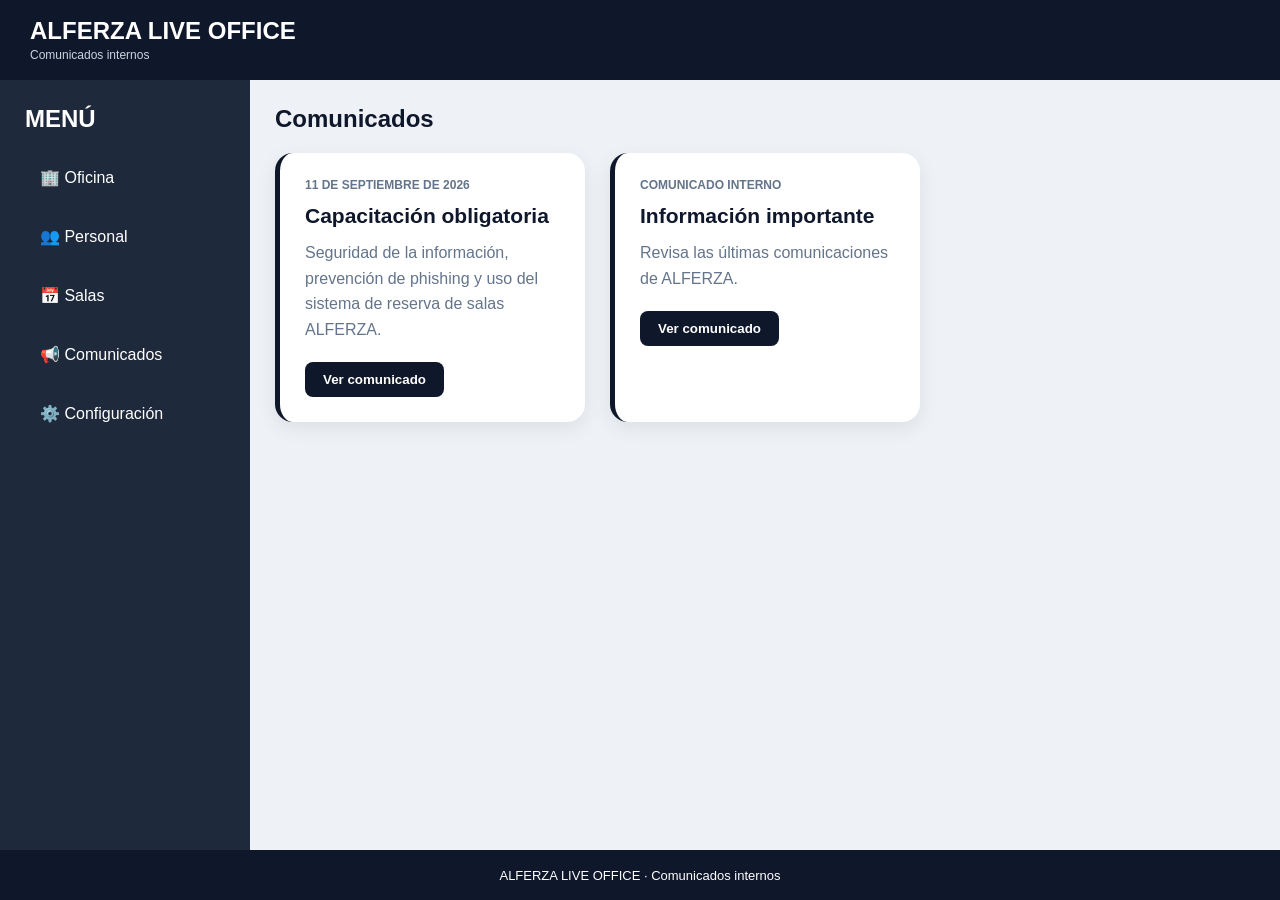
==== comunicados.html @ 29678af0 "añado la ventana comunicados" ====
<!DOCTYPE html>

<html lang="es">

<head>

    <meta charset="UTF-8">

    <meta name="viewport" content="width=device-width, initial-scale=1.0">

    <title>Comunicados | ALFERZA LIVE OFFICE</title>

    <link rel="stylesheet" href="styles.css">
    <link rel="stylesheet" href="comunicados.css">

</head>

<body>

    <!-- BARRA SUPERIOR -->

    <header class="topbar">

        <div class="logo">

            <h1>ALFERZA LIVE OFFICE</h1>

            <span>
                Comunicados internos
            </span>

        </div>

    </header>


    <!-- CONTENIDO -->

    <div class="container">

        <!-- MENÚ -->

        <aside class="sidebar">

            <h2>MENÚ</h2>

            <ul>

                <li onclick="window.location.href='index.html'">
                    🏢 Oficina
                </li>

                <li>
                    👥 Personal
                </li>

                <li>
                    📅 Salas
                </li>

                <li class="active">
                    📢 Comunicados
                </li>

                <li>
                    ⚙️ Configuración
                </li>

            </ul>

        </aside>


        <!-- CONTENIDO PRINCIPAL -->

        <main class="content">

            <h2 class="section-title">
                Comunicados
            </h2>

            <div class="comunicados-grid">

                <article class="comunicado-card">

                    <span class="comunicado-fecha">
                        11 de septiembre de 2026
                    </span>

                    <h3>
                        Capacitación obligatoria
                    </h3>

                    <p>
                        Seguridad de la información, prevención
                        de phishing y uso del sistema de reserva
                        de salas ALFERZA.
                    </p>

                    <button>
                        Ver comunicado
                    </button>

                </article>


                <article class="comunicado-card">

                    <span class="comunicado-fecha">
                        Comunicado interno
                    </span>

                    <h3>
                        Información importante
                    </h3>

                    <p>
                        Revisa las últimas comunicaciones
                        de ALFERZA.
                    </p>

                    <button>
                        Ver comunicado
                    </button>

                </article>

            </div>

        </main>

    </div>


    <!-- FOOTER -->

    <footer>
        ALFERZA LIVE OFFICE · Comunicados internos
    </footer>

</body>

</html>
---- styles.css ----
*{
    margin:0;
    padding:0;
    box-sizing:border-box;
    font-family:'Segoe UI',sans-serif;
}

body{
    background:#eef2f7;
    min-height:100vh;
}

/* HEADER */

.topbar{

    height:80px;

    background:#0f172a;

    color:white;

    display:flex;

    justify-content:space-between;

    align-items:center;

    padding:0 30px;
}

.logo h1{
    font-size:24px;
}

.logo span{
    font-size:12px;
    color:#cbd5e1;
}

.search-container input{

    width:320px;

    padding:12px;

    border:none;

    border-radius:10px;

    outline:none;
}

/* LAYOUT */

.container{

    display:flex;

    min-height:calc(100vh - 130px);
}

/* SIDEBAR */

.sidebar{

    width:250px;

    background:#1e293b;

    color:white;

    padding:25px;
}

.sidebar h2{
    margin-bottom:20px;
}

.sidebar ul{
    list-style:none;
}

.sidebar li{

    padding:15px;

    margin-bottom:10px;

    border-radius:10px;

    cursor:pointer;
}

.sidebar li:hover{
    background:#334155;
}

/* MAIN */

.content{

    flex:1;

    padding:25px;
}

/* STATS */

.stats{
    display:flex;
    justify-content:space-between;
    gap:20px;
    margin-bottom:25px;
}

.stat{
    flex:1;
    padding:30px;
    border-radius:15px;
    color:white;
    text-align:center;
    font-weight:bold;
    box-shadow:0 5px 15px rgba(0,0,0,.15);
}

.stat span{

    display:block;

    font-size:28px;

    margin-bottom:5px;
}

.green{
    background:#22c55e;
}

.red{
    background:#ef4444;
}

.yellow{
    background:#f59e0b;
}

.gray{
    background:#64748b;
}

/* TITULO */

.section-title{

    margin-bottom:20px;

    color:#0f172a;
}

/* GRID */

#officeGrid{

    display:grid;

    grid-template-columns:repeat(auto-fill,minmax(250px,1fr));

    gap:20px;
}

/* CARD */

.card{

    background:white;

    border-radius:18px;

    padding:20px;

    box-shadow:0 6px 20px rgba(0,0,0,.08);

    transition:.2s;
}

.card:hover{

    transform:translateY(-5px);

    box-shadow:0 10px 25px rgba(0,0,0,.15);
}

.card h3{

    margin-bottom:10px;

    color:#0f172a;
}

.card p{

    color:#64748b;

    word-break:break-word;
}

.status{

    margin-top:15px;

    display:inline-block;

    padding:8px 14px;

    border-radius:30px;

    color:white;

    font-size:13px;

    font-weight:600;
}

.disponible{
    background:#22c55e;
}

.ocupado{
    background:#ef4444;
}

.ausente{
    background:#f59e0b;
}

.offline{
    background:#64748b;
}

/* FOOTER */

footer{

    height:50px;

    background:#0f172a;

    color:white;

    display:flex;

    justify-content:center;

    align-items:center;

    font-size:13px;
}
/* ========== PANTALLA DE CARGA ========== */

.loading-overlay{

    position:fixed;

    inset:0;

    background:rgba(238,242,247,0.97);

    display:flex;

    flex-direction:column;

    align-items:center;

    justify-content:center;

    gap:18px;

    z-index:9999;

    transition:opacity .3s ease;
}

.loading-overlay.oculto{

    opacity:0;

    pointer-events:none;
}

.gear-spinner{

    font-size:56px;

    animation:girar 1.4s linear infinite;
}

@keyframes girar{

    from{
        transform:rotate(0deg);
    }

    to{
        transform:rotate(360deg);
    }
}

.loading-overlay p{

    font-size:15px;

    font-weight:600;

    color:#0f172a;

    letter-spacing:.3px;
}
---- comunicados.css ----
.comunicados-grid{

    display:grid;

    grid-template-columns:
        repeat(auto-fill,minmax(300px,1fr));

    gap:25px;

}


.comunicado-card{

    background:white;

    border-radius:18px;

    padding:25px;

    box-shadow:
        0 6px 20px rgba(0,0,0,.08);

    transition:.25s;

    border-left:5px solid #0f172a;

}


.comunicado-card:hover{

    transform:translateY(-5px);

    box-shadow:
        0 12px 30px rgba(0,0,0,.12);

}


.comunicado-fecha{

    display:block;

    margin-bottom:12px;

    font-size:12px;

    font-weight:600;

    color:#64748b;

    text-transform:uppercase;

}


.comunicado-card h3{

    margin-bottom:12px;

    color:#0f172a;

    font-size:21px;

}


.comunicado-card p{

    color:#64748b;

    line-height:1.6;

    margin-bottom:20px;

}


.comunicado-card button{

    border:none;

    background:#0f172a;

    color:white;

    padding:10px 18px;

    border-radius:8px;

    cursor:pointer;

    font-weight:600;

    transition:.2s;

}


.comunicado-card button:hover{

    background:#1e293b;

}
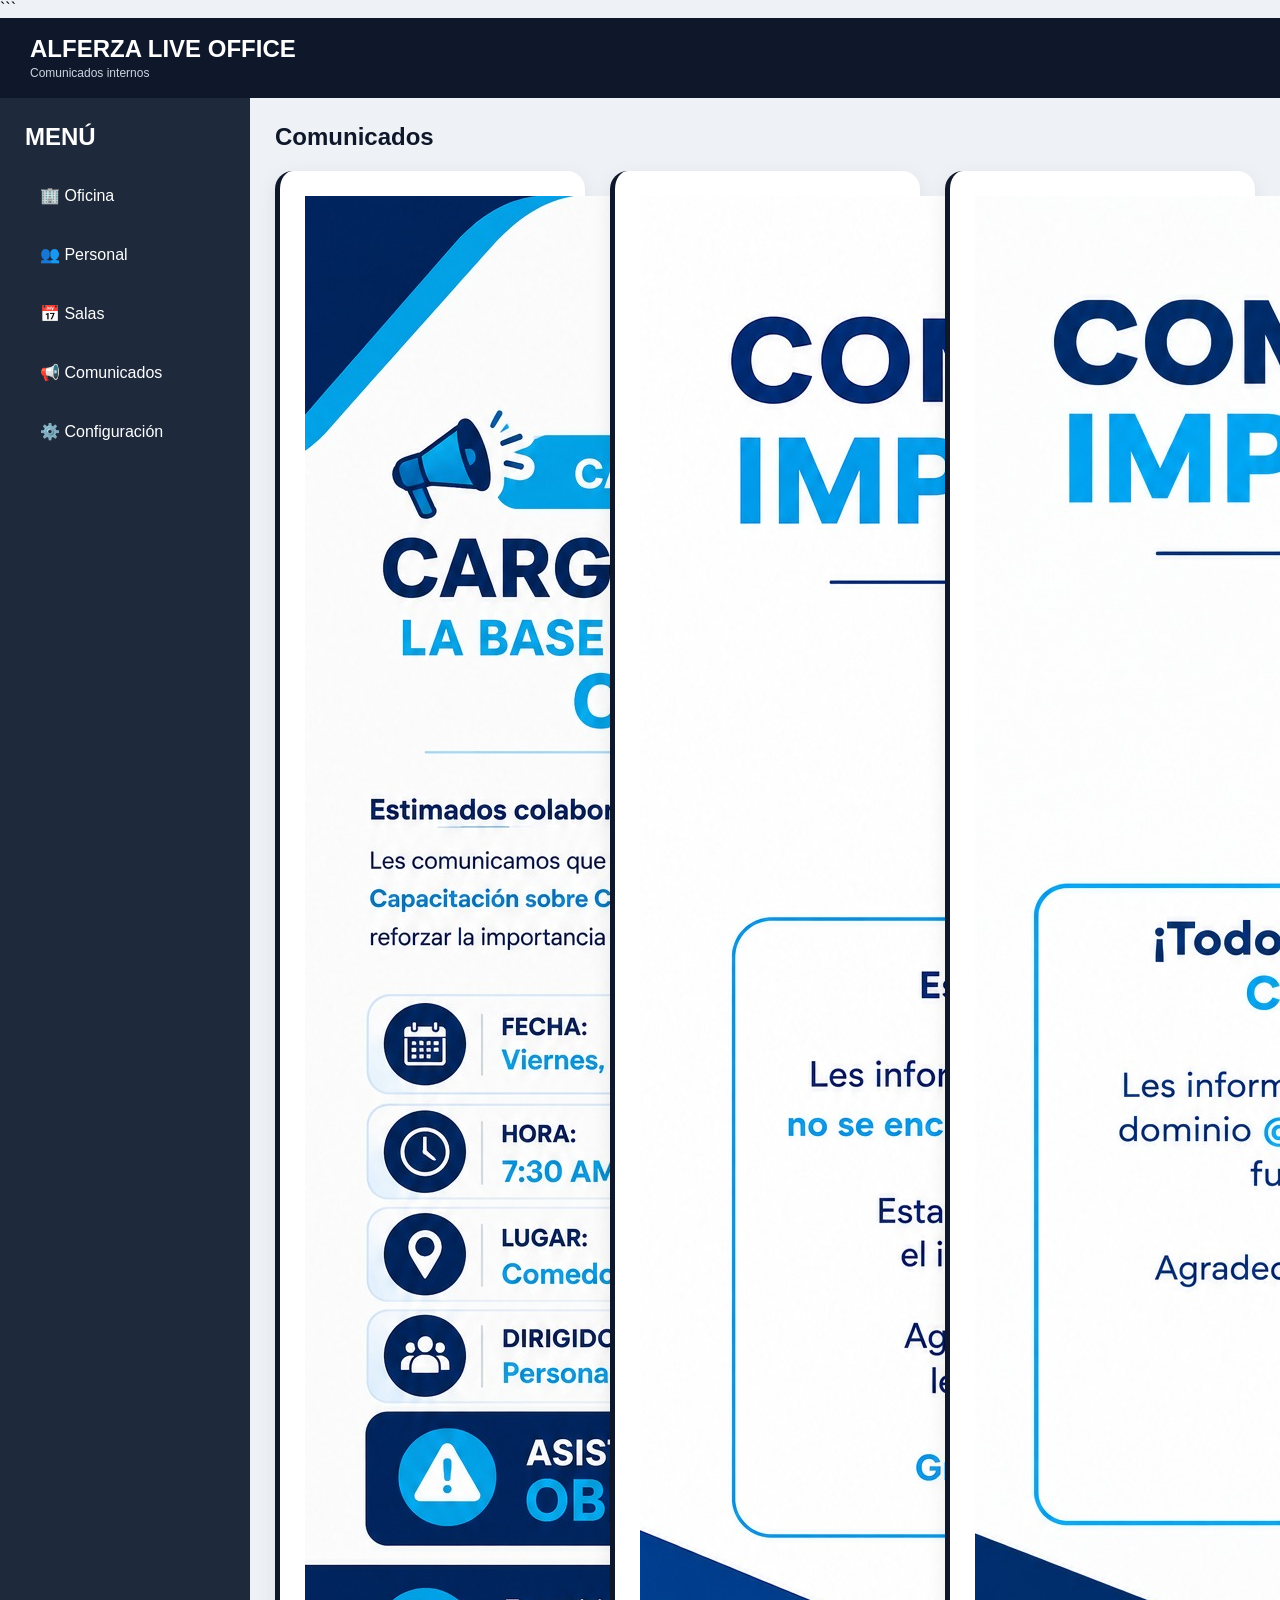
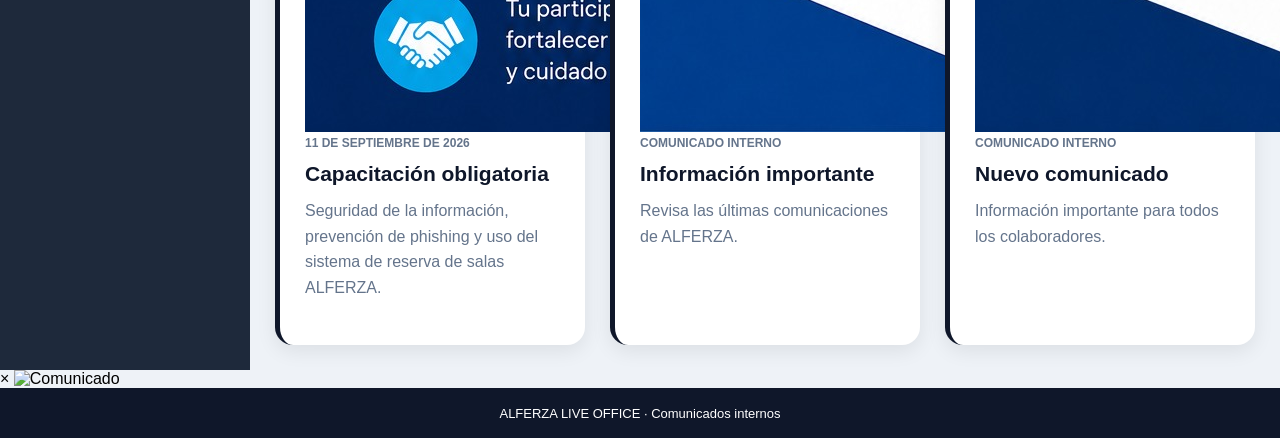
==== commit 5c85b16a: "añado la ventana comunicados" ====
--- a/comunicados.html
+++ b/comunicados.html
@@ -4,92 +4,128 @@
 
 <head>
 
-    <meta charset="UTF-8">
-
-    <meta name="viewport" content="width=device-width, initial-scale=1.0">
-
-    <title>Comunicados | ALFERZA LIVE OFFICE</title>
-
-    <link rel="stylesheet" href="styles.css">
-    <link rel="stylesheet" href="comunicados.css">
+<meta charset="UTF-8">
+
+<meta name="viewport" content="width=device-width, initial-scale=1.0">
+
+<title>Comunicados | ALFERZA LIVE OFFICE</title>
+
+<!-- Estilos generales -->
+<link rel="stylesheet" href="styles.css">
+
+<!-- Estilos de comunicados -->
+<link rel="stylesheet" href="comunicados.css">
+```
 
 </head>
 
 <body>
 
-    <!-- BARRA SUPERIOR -->
-
-    <header class="topbar">
-
-        <div class="logo">
-
-            <h1>ALFERZA LIVE OFFICE</h1>
-
-            <span>
-                Comunicados internos
-            </span>
-
-        </div>
-
-    </header>
-
-
+<!-- ============================= -->
+<!-- BARRA SUPERIOR -->
+<!-- ============================= -->
+
+<header class="topbar">
+
+    <div class="logo">
+
+        <h1>ALFERZA LIVE OFFICE</h1>
+
+        <span>
+            Comunicados internos
+        </span>
+
+    </div>
+
+</header>
+
+
+
+<!-- ============================= -->
+<!-- CONTENIDO PRINCIPAL -->
+<!-- ============================= -->
+
+<div class="container">
+
+
+    <!-- ============================= -->
+    <!-- MENÚ LATERAL -->
+    <!-- ============================= -->
+
+    <aside class="sidebar">
+
+        <h2>MENÚ</h2>
+
+        <ul>
+
+            <li onclick="window.location.href='index.html'">
+                🏢 Oficina
+            </li>
+
+            <li>
+                👥 Personal
+            </li>
+
+            <li>
+                📅 Salas
+            </li>
+
+            <li class="active">
+                📢 Comunicados
+            </li>
+
+            <li>
+                ⚙️ Configuración
+            </li>
+
+        </ul>
+
+    </aside>
+
+
+
+    <!-- ============================= -->
     <!-- CONTENIDO -->
-
-    <div class="container">
-
-        <!-- MENÚ -->
-
-        <aside class="sidebar">
-
-            <h2>MENÚ</h2>
-
-            <ul>
-
-                <li onclick="window.location.href='index.html'">
-                    🏢 Oficina
-                </li>
-
-                <li>
-                    👥 Personal
-                </li>
-
-                <li>
-                    📅 Salas
-                </li>
-
-                <li class="active">
-                    📢 Comunicados
-                </li>
-
-                <li>
-                    ⚙️ Configuración
-                </li>
-
-            </ul>
-
-        </aside>
-
-
-        <!-- CONTENIDO PRINCIPAL -->
-
-        <main class="content">
-
-            <h2 class="section-title">
-                Comunicados
-            </h2>
-
-            <div class="comunicados-grid">
-
-                <article class="comunicado-card">
+    <!-- ============================= -->
+
+    <main class="content">
+
+
+        <h2 class="section-title">
+            Comunicados
+        </h2>
+
+
+        <div class="comunicados-grid">
+
+
+            <!-- ============================= -->
+            <!-- COMUNICADO 1 -->
+            <!-- ============================= -->
+
+            <article class="comunicado-card">
+
+
+                <img
+                    src="comunicados/comunicado1.jpeg"
+                    alt="Capacitación obligatoria sobre seguridad de la información"
+                    class="comunicado-imagen"
+                    onclick="abrirComunicado(this.src)"
+                >
+
+
+                <div class="comunicado-info">
+
 
                     <span class="comunicado-fecha">
                         11 de septiembre de 2026
                     </span>
 
+
                     <h3>
                         Capacitación obligatoria
                     </h3>
+
 
                     <p>
                         Seguridad de la información, prevención
@@ -97,47 +133,202 @@
                         de salas ALFERZA.
                     </p>
 
-                    <button>
-                        Ver comunicado
-                    </button>
-
-                </article>
-
-
-                <article class="comunicado-card">
+
+                </div>
+
+
+            </article>
+
+
+
+            <!-- ============================= -->
+            <!-- COMUNICADO 2 -->
+            <!-- ============================= -->
+
+            <article class="comunicado-card">
+
+
+                <img
+                    src="comunicados/comunicado2.jpeg"
+                    alt="Comunicado interno ALFERZA"
+                    class="comunicado-imagen"
+                    onclick="abrirComunicado(this.src)"
+                >
+
+
+                <div class="comunicado-info">
+
 
                     <span class="comunicado-fecha">
                         Comunicado interno
                     </span>
 
+
                     <h3>
                         Información importante
                     </h3>
+
 
                     <p>
                         Revisa las últimas comunicaciones
                         de ALFERZA.
                     </p>
 
-                    <button>
-                        Ver comunicado
-                    </button>
-
-                </article>
-
-            </div>
-
-        </main>
-
-    </div>
-
-
-    <!-- FOOTER -->
-
-    <footer>
-        ALFERZA LIVE OFFICE · Comunicados internos
-    </footer>
+
+                </div>
+
+
+            </article>
+
+
+
+            <!-- ============================= -->
+            <!-- COMUNICADO 3 -->
+            <!-- ============================= -->
+
+            <article class="comunicado-card">
+
+
+                <img
+                    src="comunicados/comunicado3.jpeg"
+                    alt="Comunicado ALFERZA"
+                    class="comunicado-imagen"
+                    onclick="abrirComunicado(this.src)"
+                >
+
+
+                <div class="comunicado-info">
+
+
+                    <span class="comunicado-fecha">
+                        Comunicado interno
+                    </span>
+
+
+                    <h3>
+                        Nuevo comunicado
+                    </h3>
+
+
+                    <p>
+                        Información importante para
+                        todos los colaboradores.
+                    </p>
+
+
+                </div>
+
+
+            </article>
+
+
+        </div>
+
+
+    </main>
+
+
+</div>
+
+
+
+<!-- ============================= -->
+<!-- VISOR DE IMAGEN -->
+<!-- ============================= -->
+
+<div
+    id="visorComunicado"
+    class="visor"
+    onclick="cerrarComunicado()"
+>
+
+
+    <span
+        class="visor-cerrar"
+        onclick="cerrarComunicado()"
+    >
+        &times;
+    </span>
+
+
+    <img
+        id="imagenGrande"
+        src=""
+        alt="Comunicado"
+        onclick="event.stopPropagation()"
+    >
+
+
+</div>
+
+
+
+<!-- ============================= -->
+<!-- PIE DE PÁGINA -->
+<!-- ============================= -->
+
+<footer>
+
+    ALFERZA LIVE OFFICE · Comunicados internos
+
+</footer>
+
+
+
+<!-- ============================= -->
+<!-- JAVASCRIPT -->
+<!-- ============================= -->
+
+<script>
+
+    function abrirComunicado(imagen) {
+
+        const visor =
+            document.getElementById("visorComunicado");
+
+        const imagenGrande =
+            document.getElementById("imagenGrande");
+
+
+        imagenGrande.src = imagen;
+
+        visor.classList.add("mostrar");
+
+        document.body.style.overflow = "hidden";
+
+    }
+
+
+
+    function cerrarComunicado() {
+
+        const visor =
+            document.getElementById("visorComunicado");
+
+
+        visor.classList.remove("mostrar");
+
+        document.body.style.overflow = "";
+
+    }
+
+
+
+    /* Cerrar con la tecla ESC */
+
+    document.addEventListener("keydown", function(event) {
+
+        if (event.key === "Escape") {
+
+            cerrarComunicado();
+
+        }
+
+    });
+
+</script>
+
 
 </body>
 
-</html>+</html>
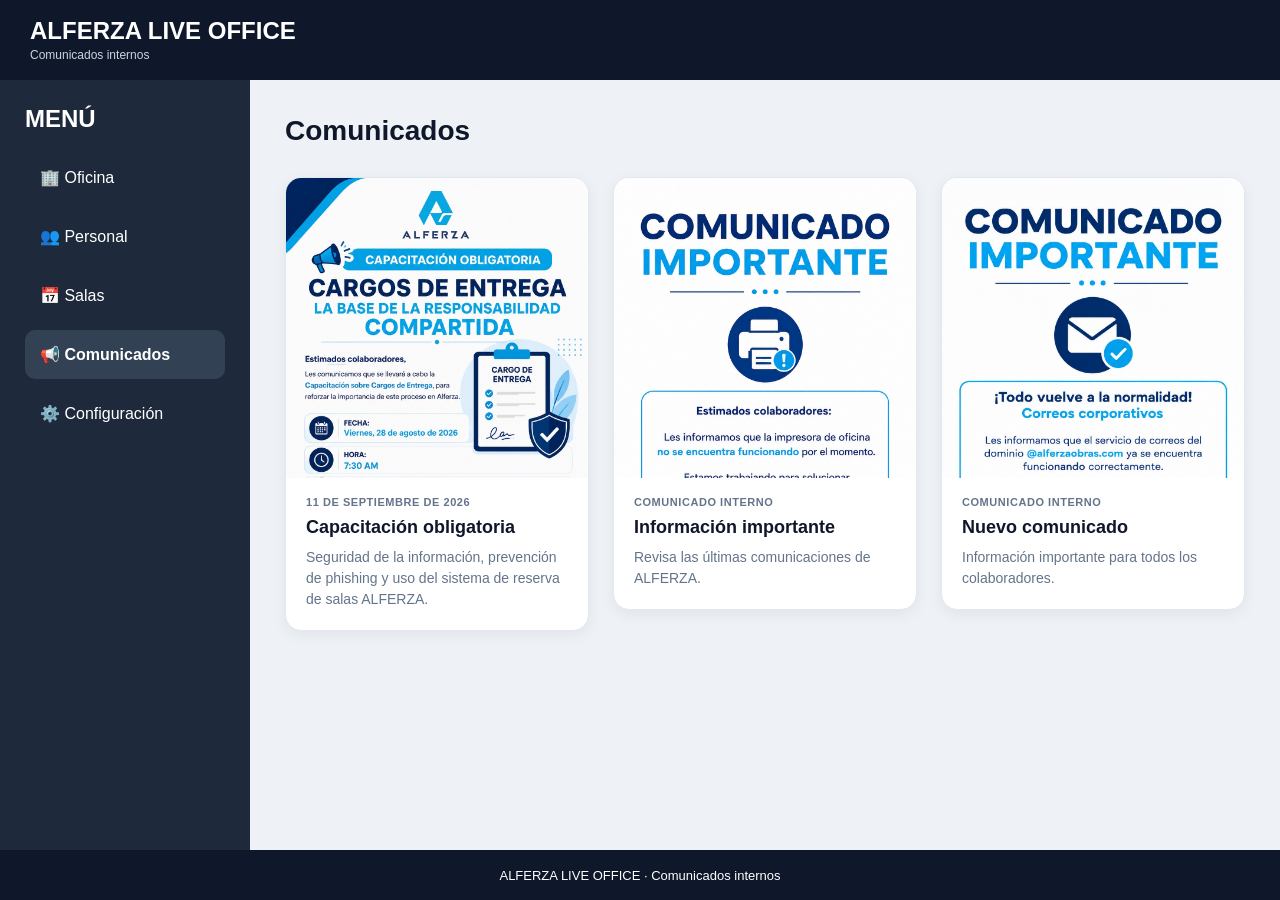
==== commit c6ea845b: "añado la ventana comunicados" ====
--- a/comunicados.html
+++ b/comunicados.html
@@ -15,7 +15,7 @@
 
 <!-- Estilos de comunicados -->
 <link rel="stylesheet" href="comunicados.css">
-```
+
 
 </head>
 
--- a/comunicados.css
+++ b/comunicados.css
@@ -1,105 +1,147 @@
-.comunicados-grid{
-
-    display:grid;
-
-    grid-template-columns:
-        repeat(auto-fill,minmax(300px,1fr));
-
-    gap:25px;
-
+.content {
+    padding: 35px;
 }
 
-
-.comunicado-card{
-
-    background:white;
-
-    border-radius:18px;
-
-    padding:25px;
-
-    box-shadow:
-        0 6px 20px rgba(0,0,0,.08);
-
-    transition:.25s;
-
-    border-left:5px solid #0f172a;
-
+.section-title {
+    font-size: 28px;
+    margin-bottom: 30px;
+    color: #0f172a;
 }
 
-
-.comunicado-card:hover{
-
-    transform:translateY(-5px);
-
-    box-shadow:
-        0 12px 30px rgba(0,0,0,.12);
-
+.comunicados-grid {
+    display: grid;
+    grid-template-columns: repeat(3, minmax(0, 1fr));
+    gap: 24px;
+    align-items: start;
 }
 
-
-.comunicado-fecha{
-
-    display:block;
-
-    margin-bottom:12px;
-
-    font-size:12px;
-
-    font-weight:600;
-
-    color:#64748b;
-
-    text-transform:uppercase;
-
+.comunicado-card {
+    background: #ffffff;
+    border-radius: 16px;
+    overflow: hidden;
+    border: 1px solid #e2e8f0;
+    box-shadow: 0 4px 15px rgba(15, 23, 42, 0.06);
+    transition:
+        transform 0.25s ease,
+        box-shadow 0.25s ease;
 }
 
-
-.comunicado-card h3{
-
-    margin-bottom:12px;
-
-    color:#0f172a;
-
-    font-size:21px;
-
+.comunicado-card:hover {
+    transform: translateY(-5px);
+    box-shadow: 0 12px 30px rgba(15, 23, 42, 0.12);
 }
 
-
-.comunicado-card p{
-
-    color:#64748b;
-
-    line-height:1.6;
-
-    margin-bottom:20px;
-
+.comunicado-imagen {
+    width: 100%;
+    height: 300px;
+    display: block;
+    object-fit: cover;
+    object-position: top;
+    cursor: pointer;
+    transition: transform 0.3s ease;
 }
 
-
-.comunicado-card button{
-
-    border:none;
-
-    background:#0f172a;
-
-    color:white;
-
-    padding:10px 18px;
-
-    border-radius:8px;
-
-    cursor:pointer;
-
-    font-weight:600;
-
-    transition:.2s;
-
+.comunicado-card:hover .comunicado-imagen {
+    transform: scale(1.025);
 }
 
+.comunicado-info {
+    padding: 18px 20px 20px;
+}
 
-.comunicado-card button:hover{
+.comunicado-fecha {
+    display: block;
+    margin-bottom: 8px;
+    color: #64748b;
+    font-size: 11px;
+    font-weight: 700;
+    text-transform: uppercase;
+    letter-spacing: 0.05em;
+}
 
-    background:#1e293b;
+.comunicado-card h3 {
+    margin: 0 0 8px;
+    color: #0f172a;
+    font-size: 18px;
+    line-height: 1.3;
+}
 
+.comunicado-card p {
+    margin: 0;
+    color: #64748b;
+    font-size: 14px;
+    line-height: 1.5;
+}
+
+.visor {
+    position: fixed;
+    inset: 0;
+    z-index: 9999;
+    display: flex;
+    align-items: center;
+    justify-content: center;
+    padding: 30px;
+    background: rgba(15, 23, 42, 0.94);
+    opacity: 0;
+    visibility: hidden;
+    transition:
+        opacity 0.25s ease,
+        visibility 0.25s ease;
+}
+
+.visor.mostrar {
+    opacity: 1;
+    visibility: visible;
+}
+
+.visor img {
+    max-width: 85vw;
+    max-height: 90vh;
+    width: auto;
+    height: auto;
+    object-fit: contain;
+    border-radius: 10px;
+    box-shadow: 0 25px 70px rgba(0, 0, 0, 0.45);
+}
+
+.visor-cerrar {
+    position: absolute;
+    top: 20px;
+    right: 30px;
+    color: white;
+    font-size: 42px;
+    line-height: 1;
+    cursor: pointer;
+    z-index: 2;
+    transition: transform 0.2s ease;
+}
+
+.visor-cerrar:hover {
+    transform: scale(1.15);
+}
+
+.sidebar li.active {
+    background: #334155;
+    font-weight: 600;
+}
+
+@media (max-width: 1100px) {
+    .comunicados-grid {
+        grid-template-columns: repeat(2, minmax(0, 1fr));
+    }
+}
+
+@media (max-width: 700px) {
+    .content {
+        padding: 20px;
+    }
+
+    .comunicados-grid {
+        grid-template-columns: 1fr;
+        gap: 20px;
+    }
+
+    .comunicado-imagen {
+        height: 360px;
+    }
 }
